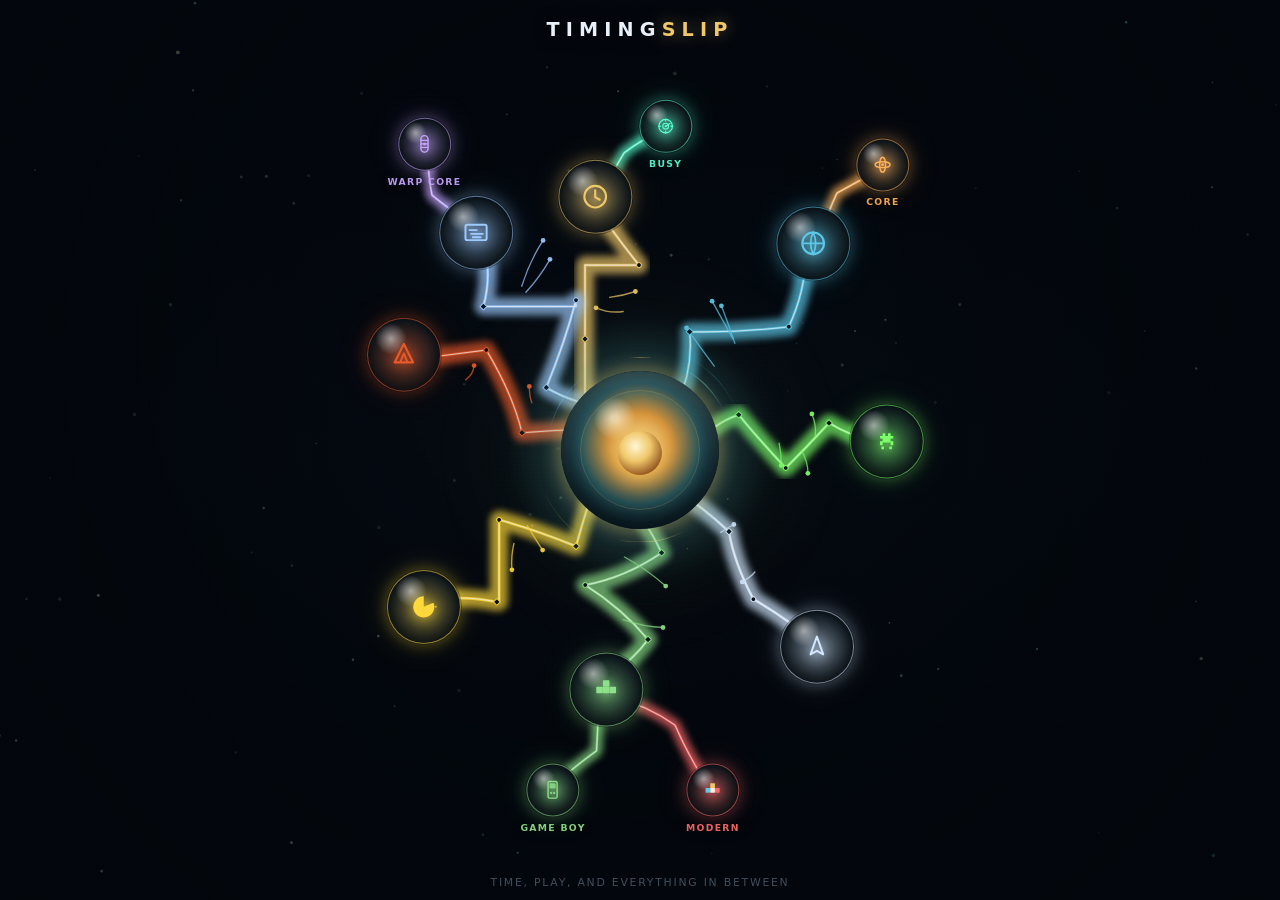
==== index.html @ 0661746f "Add the TimingSlip games site." ====
<!DOCTYPE html>
<html lang="en">
<head>
  <meta charset="UTF-8" />
  <meta name="viewport" content="width=device-width, initial-scale=1, viewport-fit=cover" />
  <meta name="robots" content="noindex, nofollow, noarchive, nosnippet, noimageindex" />
  <meta name="googlebot" content="noindex, nofollow, noarchive, nosnippet, noimageindex" />
  <meta name="description" content="TimingSlip — interactive clocks, games, and time-bending experiments." />
  <meta name="theme-color" content="#03070d" />
  <title>TimingSlip</title>
  <link rel="icon" href="favicon.svg" type="image/svg+xml" />
  <link rel="icon" href="favicon-32.png" type="image/png" sizes="32x32" />
  <link rel="shortcut icon" href="favicon.ico" />
  <link rel="apple-touch-icon" href="apple-touch-icon.png" />
  <style>
    :root {
      --bg: #03070d;
      --text: #e8f0fa;
      --muted: #8aa3bb;
      --accent: #f0c86a;
      --hub: 158px;
      --sat: 74px;
      --r: min(clamp(148px, 28vmin, 270px), calc(50vw - var(--sat) / 2 - 168px), calc(50vh - var(--sat) / 2 - 120px));
      --font: "Segoe UI", system-ui, -apple-system, BlinkMacSystemFont, "Helvetica Neue", sans-serif;
      --safe-t: env(safe-area-inset-top, 0px);
      --safe-b: env(safe-area-inset-bottom, 0px);
      color-scheme: dark;
    }

    *,
    *::before,
    *::after { box-sizing: border-box; }

    html, body {
      margin: 0;
      height: 100%;
      min-height: 100dvh;
      overflow: hidden;
      font-family: var(--font);
      color: var(--text);
      background: var(--bg);
      -webkit-font-smoothing: antialiased;
    }

    .bg-video {
      position: fixed;
      inset: 0;
      width: 100%;
      height: 100%;
      object-fit: cover;
      z-index: 0;
      pointer-events: none;
      opacity: 0.28;
      filter: saturate(0.7) contrast(1.05);
    }

    .bg-wash {
      position: fixed;
      inset: 0;
      z-index: 1;
      pointer-events: none;
      background:
        radial-gradient(ellipse 70% 55% at 50% 48%, rgba(18, 42, 58, 0.15), transparent 58%),
        radial-gradient(circle at 50% 50%, transparent 18%, rgba(3, 7, 13, 0.55) 72%, rgba(3, 7, 13, 0.88) 100%),
        linear-gradient(180deg, rgba(3, 7, 13, 0.35), rgba(3, 7, 13, 0.62));
    }

    .bg-wash::after {
      content: "";
      position: absolute;
      inset: 0;
      opacity: 0.35;
      background-image:
        repeating-linear-gradient(0deg, transparent 0 3px, rgba(90, 160, 190, 0.018) 3px 4px),
        repeating-linear-gradient(90deg, transparent 0 5px, rgba(90, 160, 190, 0.012) 5px 6px);
      mask-image: radial-gradient(circle at 50% 50%, #000 10%, transparent 72%);
    }

    #spores,
    #nervous,
    #probe {
      position: fixed;
      inset: 0;
      width: 100%;
      height: 100%;
      pointer-events: none;
    }

    #spores { z-index: 2; }
    #nervous { z-index: 3; }
    #probe { z-index: 7; }

    .stage {
      position: relative;
      z-index: 4;
      width: 100%;
      height: 100dvh;
      min-height: 100svh;
    }

    .hub {
      position: absolute;
      left: 50%;
      top: 50%;
      width: 0;
      height: 0;
      z-index: 5;
    }

    .hub-orb {
      position: absolute;
      left: 0;
      top: 0;
      width: var(--hub);
      height: var(--hub);
      transform: translate(-50%, -50%) scale(0.72);
      opacity: 0;
      transition: transform 1.1s cubic-bezier(0.16, 1, 0.3, 1), opacity 0.8s ease;
    }

    a.hub-orb {
      display: block;
      color: inherit;
      text-decoration: none;
      cursor: pointer;
    }

    a.hub-orb:visited,
    a.hub-orb:hover,
    a.hub-orb:active {
      color: inherit;
      text-decoration: none;
    }

    a.hub-orb:focus {
      outline: none;
    }

    a.hub-orb:focus-visible {
      outline: 2px solid rgba(240, 200, 106, 0.75);
      outline-offset: 6px;
    }

    body.is-ready .hub-orb,
    .stage.is-ready .hub-orb {
      transform: translate(-50%, -50%) scale(1);
      opacity: 1;
    }

    .hub-corona {
      position: absolute;
      inset: -38%;
      border-radius: 50%;
      background:
        radial-gradient(circle, rgba(240, 200, 106, 0.28) 0%, rgba(70, 180, 190, 0.12) 36%, transparent 68%);
      animation: corona 6.4s ease-in-out infinite;
      pointer-events: none;
    }

    .hub-ring,
    .hub-ring-2 {
      position: absolute;
      border-radius: 50%;
      pointer-events: none;
      border: 1px solid transparent;
    }

    .hub-ring {
      inset: -14px;
      background:
        conic-gradient(from 0deg,
          transparent 0 8%,
          rgba(126, 230, 214, 0.7) 12%,
          transparent 18% 42%,
          rgba(240, 200, 106, 0.75) 48%,
          transparent 54% 78%,
          rgba(110, 180, 255, 0.55) 84%,
          transparent 90%);
      -webkit-mask: radial-gradient(farthest-side, transparent calc(100% - 2px), #000 100%);
              mask: radial-gradient(farthest-side, transparent calc(100% - 2px), #000 100%);
      animation: spin 22s linear infinite;
    }

    .hub-ring-2 {
      inset: -26px;
      background:
        conic-gradient(from 140deg,
          transparent 0 20%,
          rgba(240, 200, 106, 0.35) 24%,
          transparent 30% 68%,
          rgba(90, 210, 200, 0.4) 74%,
          transparent 80%);
      -webkit-mask: radial-gradient(farthest-side, transparent calc(100% - 1.5px), #000 100%);
              mask: radial-gradient(farthest-side, transparent calc(100% - 1.5px), #000 100%);
      animation: spin 38s linear infinite reverse;
      opacity: 0.8;
    }

    .hub-body {
      position: absolute;
      inset: 0;
      border-radius: 50%;
      overflow: hidden;
      background:
        radial-gradient(circle at 34% 30%, rgba(255, 246, 220, 0.7) 0 2%, transparent 14%),
        radial-gradient(circle at 50% 46%, #f4d48a 0%, #d4923a 26%, #24505a 52%, #0a1820 74%, #05090e 100%);
      box-shadow:
        0 0 18px 3px rgba(240, 200, 106, 0.4),
        0 0 64px 16px rgba(64, 170, 180, 0.2),
        0 0 120px 36px rgba(240, 200, 106, 0.08),
        inset 0 -18px 28px rgba(0, 8, 14, 0.45),
        inset 0 10px 18px rgba(255, 236, 190, 0.12);
    }

    .hub-body::after {
      content: "";
      position: absolute;
      inset: 12%;
      border-radius: 50%;
      border: 1px solid rgba(240, 200, 106, 0.18);
      box-shadow: inset 0 0 22px rgba(40, 200, 190, 0.12);
    }

    .hub-core {
      position: absolute;
      left: 50%;
      top: 52%;
      width: 28%;
      height: 28%;
      transform: translate(-50%, -50%);
      border-radius: 50%;
      background:
        radial-gradient(circle at 40% 35%, #fff6d6, #f0c86a 38%, #8a4a18 80%);
      box-shadow:
        0 0 16px 4px rgba(240, 200, 106, 0.7),
        0 0 40px 10px rgba(240, 180, 80, 0.25);
      animation: pulse 3.6s ease-in-out infinite;
    }

    .hub-speck {
      position: absolute;
      left: 50%;
      top: 50%;
      width: 3px;
      height: 3px;
      border-radius: 50%;
      background: rgba(180, 255, 240, 0.55);
      box-shadow: 0 0 5px rgba(140, 240, 220, 0.45);
      animation: orbit 11s linear infinite;
    }

    .hub-speck:nth-child(2) { animation-duration: 17s; animation-delay: -4s; width: 3px; height: 3px; }
    .hub-speck:nth-child(3) { animation-duration: 13s; animation-delay: -8s; }

    .brand {
      position: absolute;
      left: 50%;
      top: calc(1.15rem + var(--safe-t));
      transform: translateX(-50%);
      text-align: center;
      width: max-content;
      z-index: 7;
      pointer-events: none;
      opacity: 0;
      transition: opacity 0.9s ease 0.35s;
    }

    body.is-ready .brand,
    .stage.is-ready .brand { opacity: 1; }

    .brand h1 {
      margin: 0;
      font-size: clamp(0.86rem, 2.1vw, 1.2rem);
      font-weight: 700;
      letter-spacing: 0.32em;
      text-transform: uppercase;
      text-shadow: 0 2px 16px rgba(0, 0, 0, 0.7);
    }

    .brand h1 span {
      color: var(--accent);
      text-shadow: 0 0 16px rgba(240, 200, 106, 0.45);
    }

    .constellation {
      position: absolute;
      inset: 0;
      pointer-events: none;
    }

    .sat {
      position: absolute;
      left: 50%;
      top: 50%;
      width: var(--sat);
      height: var(--sat);
      color: inherit;
      text-decoration: none;
      transform: translate(-50%, -50%) rotate(var(--a)) translateY(calc(-1 * var(--r) * var(--rm, 1))) rotate(calc(var(--a) * -1));
      z-index: 6;
      pointer-events: auto;
    }

    .orb {
      position: absolute;
      inset: 0;
      display: grid;
      place-items: center;
      border-radius: 50%;
      transform: scale(0.35);
      opacity: 0;
      color: var(--c);
      background:
        radial-gradient(circle at 32% 28%, rgba(255, 255, 255, 0.55), transparent 22%),
        radial-gradient(circle at 50% 54%, color-mix(in srgb, var(--c) 55%, #0a1218) 0%, #0a1218 72%);
      border: 1px solid color-mix(in srgb, var(--c) 55%, transparent);
      box-shadow:
        0 0 0 1px rgba(0, 0, 0, 0.35),
        0 0 16px color-mix(in srgb, var(--c) 35%, transparent),
        0 0 36px color-mix(in srgb, var(--c) 14%, transparent),
        inset 0 -10px 16px rgba(0, 0, 0, 0.35);
      transition:
        transform 0.7s cubic-bezier(0.16, 1, 0.3, 1),
        opacity 0.55s ease,
        box-shadow 0.3s ease,
        border-color 0.3s ease;
      transition-delay: var(--d, 0s);
    }

    .orb svg {
      width: 44%;
      height: 44%;
      filter: drop-shadow(0 0 6px color-mix(in srgb, var(--c) 55%, transparent));
    }

    body.is-ready .orb,
    .stage.is-ready .orb {
      transform: scale(1);
      opacity: 1;
    }

    .sat:hover > .orb,
    .sat:focus-visible > .orb,
    .sat-face:hover > .orb,
    .sat-face:focus-visible > .orb,
    .sat-branch:hover .orb,
    .sat-branch:focus-visible .orb {
      transform: scale(1.12);
      border-color: color-mix(in srgb, var(--c) 90%, white);
      box-shadow:
        0 0 0 1px rgba(0, 0, 0, 0.35),
        0 0 22px color-mix(in srgb, var(--c) 60%, transparent),
        0 0 54px color-mix(in srgb, var(--c) 28%, transparent),
        inset 0 -10px 16px rgba(0, 0, 0, 0.3);
      outline: none;
    }

    .sat:focus-visible > .orb,
    .sat-face:focus-visible > .orb,
    .sat-branch:focus-visible .orb {
      outline: 2px solid var(--c);
      outline-offset: 5px;
    }

    .sat:focus,
    .sat-face:focus,
    .sat-branch:focus {
      outline: none;
    }

    .sat--fork {
      cursor: default;
    }

    .sat--fork:hover,
    .sat--fork:focus-within,
    body[data-focus="tetris"] .sat[data-id="tetris"],
    body[data-focus="geochron"] .sat[data-id="geochron"],
    body[data-focus="warp"] .sat[data-id="warp"],
    body[data-focus="clock"] .sat[data-id="clock"] {
      z-index: 7;
    }

    .sat-face {
      position: absolute;
      inset: 0;
      display: block;
      color: inherit;
      text-decoration: none;
      border-radius: 50%;
      cursor: pointer;
      z-index: 1;
    }

    .sat-branch {
      position: absolute;
      width: calc(var(--sat) * 0.72);
      height: calc(var(--sat) * 0.72);
      color: inherit;
      text-decoration: none;
      z-index: 7;
      pointer-events: auto;
    }

    .sat-branch[data-fork="gb"] {
      left: calc(50% + var(--sat) * -1.08);
      top: calc(50% + var(--sat) * 1);
    }

    .sat-branch[data-fork="nes"] {
      left: calc(50% + var(--sat) * 1.08);
      top: calc(50% + var(--sat) * 1);
    }

    .sat[data-id="geochron"] > .sat-branch[data-fork="core"] {
      left: calc(50% + var(--sat) * 0.58);
      top: calc(50% - var(--sat) * 1.42);
    }

    .sat[data-id="warp"] > .sat-branch[data-fork="wcore"] {
      left: calc(50% - var(--sat) * 1.06);
      top: calc(50% - var(--sat) * 1.56);
    }

    .sat[data-id="clock"] > .sat-branch[data-fork="busy"] {
      left: calc(50% + var(--sat) * 0.59);
      top: calc(50% - var(--sat) * 1.31);
    }

    .sat-branch-label {
      position: absolute;
      left: 50%;
      top: calc(100% + 5px);
      transform: translateX(-50%);
      font-size: 0.58rem;
      font-weight: 600;
      letter-spacing: 0.14em;
      text-transform: uppercase;
      color: var(--c);
      white-space: nowrap;
      pointer-events: none;
      text-shadow: 0 1px 10px rgba(0, 0, 0, 0.85);
      opacity: 0.92;
    }

    #readout {
      --c: var(--accent);
      position: fixed;
      z-index: 8;
      width: min(272px, calc(100vw - 28px));
      padding: 0.78rem 0.95rem 0.88rem;
      pointer-events: none;
      color: var(--text);
      background:
        linear-gradient(180deg, rgba(12, 22, 34, 0.55), transparent 40%),
        rgba(5, 10, 16, 0.86);
      border: 1px solid color-mix(in srgb, var(--c) 55%, transparent);
      box-shadow:
        0 0 0 1px rgba(0, 0, 0, 0.45),
        0 14px 40px rgba(0, 0, 0, 0.5),
        0 0 28px color-mix(in srgb, var(--c) 20%, transparent);
      backdrop-filter: blur(12px);
      -webkit-backdrop-filter: blur(12px);
      opacity: 0;
      visibility: hidden;
      transform: translateY(8px);
      clip-path: inset(0 100% 0 0);
    }

    #readout.is-open {
      opacity: 1;
      visibility: visible;
      transform: none;
      clip-path: inset(0 0 0 0);
      transition:
        opacity 0.22s ease,
        transform 0.28s ease,
        clip-path 0.42s cubic-bezier(0.4, 0, 0.2, 1);
    }

    #readout::before,
    #readout::after {
      content: "";
      position: absolute;
      width: 11px;
      height: 11px;
      pointer-events: none;
    }

    #readout::before {
      top: -1px;
      left: -1px;
      border-top: 2px solid var(--c);
      border-left: 2px solid var(--c);
      box-shadow: 0 0 8px color-mix(in srgb, var(--c) 45%, transparent);
    }

    #readout::after {
      right: -1px;
      bottom: -1px;
      border-right: 2px solid var(--c);
      border-bottom: 2px solid var(--c);
      box-shadow: 0 0 8px color-mix(in srgb, var(--c) 45%, transparent);
    }

    .readout-kind {
      display: block;
      margin-bottom: 0.22rem;
      font-size: 0.62rem;
      letter-spacing: 0.16em;
      text-transform: uppercase;
      color: var(--c);
    }

    .readout-title {
      display: block;
      font-size: 1.02rem;
      font-weight: 700;
      letter-spacing: 0.08em;
      text-transform: uppercase;
    }

    .readout-desc {
      margin: 0.38rem 0 0;
      font-size: 0.84rem;
      line-height: 1.4;
      color: var(--muted);
      min-height: 3.6em;
    }

    #readout.is-title-only {
      padding-bottom: 0.72rem;
    }

    #readout.is-title-only .readout-kind,
    #readout.is-title-only .readout-desc {
      display: none;
      margin: 0;
      min-height: 0;
    }

    .readout-desc.is-typing::after {
      content: "▋";
      margin-left: 1px;
      color: var(--c);
      animation: blink 0.8s step-end infinite;
    }

    .probe-glow,
    .probe-body,
    .probe-core {
      fill: none;
      stroke-linecap: square;
      stroke-linejoin: miter;
    }

    .probe-glow { opacity: 0.55; }
    .probe-line {
      stroke-dasharray: 1;
      stroke-dashoffset: 1;
    }
    .probe-line.is-on {
      stroke-dashoffset: 0;
      transition: stroke-dashoffset 0.38s cubic-bezier(0.4, 0, 0.2, 1);
    }

    .footer {
      position: fixed;
      left: 0;
      right: 0;
      bottom: calc(0.7rem + var(--safe-b));
      z-index: 4;
      margin: 0;
      text-align: center;
      font-size: 0.68rem;
      letter-spacing: 0.16em;
      text-transform: uppercase;
      color: rgba(154, 176, 200, 0.42);
      pointer-events: none;
      transition: opacity 0.25s ease;
    }

    body[data-focus] .footer { opacity: 0; }

    .noscript {
      position: relative;
      z-index: 8;
      max-width: 28rem;
      margin: 2rem auto;
      padding: 1rem;
      color: var(--text);
    }

    .noscript a { color: var(--accent); }

    /* Veins live in #nervous (sibling of .stage), so state lives on body */
    .vein { opacity: 0.96; transition: opacity 0.35s ease, filter 0.35s ease; }
    body[data-focus] .vein {
      opacity: 0.18;
      filter: saturate(0.45);
    }
    body[data-focus] .vein.is-hot {
      opacity: 1;
      filter: none;
    }

    .vein-glow {
      fill: none;
      stroke-linecap: round;
      stroke-linejoin: round;
      opacity: 0.7;
    }

    .vein-body,
    .vein-core,
    .capillary {
      fill: none;
      stroke-linecap: round;
      stroke-linejoin: round;
    }

    .vein-flow {
      fill: none;
      stroke-linecap: round;
      stroke-dasharray: 7 26;
      opacity: 0;
    }

    body.is-flowing .vein-flow {
      opacity: 0.95;
      animation: flow 3.8s linear infinite;
    }

    body[data-focus] .vein.is-hot .vein-flow {
      animation-duration: 1.8s;
      opacity: 1;
    }

    .growing {
      stroke-dasharray: 1;
      stroke-dashoffset: 1;
    }

    body.is-grown .growing {
      stroke-dashoffset: 0;
      transition: stroke-dashoffset 1.35s cubic-bezier(0.4, 0, 0.2, 1);
      transition-delay: var(--gd, 0s);
    }

    .node {
      opacity: 0;
    }

    body.is-grown .node {
      opacity: 1;
      transition: opacity 0.5s ease;
      transition-delay: calc(var(--gd, 0s) + 0.8s);
    }

    @keyframes spin { to { transform: rotate(360deg); } }

    @keyframes pulse {
      0%, 100% { transform: translate(-50%, -50%) scale(1); opacity: 1; }
      50% { transform: translate(-50%, -50%) scale(1.14); opacity: 0.88; }
    }

    @keyframes corona {
      0%, 100% { transform: scale(1); opacity: 0.85; }
      50% { transform: scale(1.08); opacity: 1; }
    }

    @keyframes orbit {
      from { transform: rotate(0deg) translateX(42px) rotate(0deg); }
      to { transform: rotate(360deg) translateX(42px) rotate(-360deg); }
    }

    @keyframes flow { to { stroke-dashoffset: -132; } }
    @keyframes blink { 50% { opacity: 0; } }

    @media (max-width: 720px) {
      :root {
        --hub: 104px;
        --sat: 56px;
        --r: min(clamp(136px, 21vh, 228px), calc(50vw - var(--sat) / 2 - 36px), calc(50vh - var(--sat) / 2 - 110px));
      }
      .sat[data-id="doom"],
      .sat[data-id="pacman"],
      .sat[data-id="invaders"],
      .sat[data-id="warp"] { --rm: 0.9; }
      .sat-branch[data-fork="gb"] {
        left: calc(50% + var(--sat) * -1);
        top: calc(50% + var(--sat) * 0.92);
      }
      .sat-branch[data-fork="nes"] {
        left: calc(50% + var(--sat) * 1);
        top: calc(50% + var(--sat) * 0.92);
      }
      .sat[data-id="geochron"] > .sat-branch[data-fork="core"] {
        left: calc(50% + var(--sat) * 0.72);
        top: calc(50% - var(--sat) * 1.22);
      }
      .sat[data-id="warp"] > .sat-branch[data-fork="wcore"] {
        left: calc(50% - var(--sat) * 1.18);
        top: calc(50% - var(--sat) * 1.98);
      }
      #readout { width: min(320px, calc(100vw - 28px)); }
      @keyframes orbit {
        from { transform: rotate(0deg) translateX(30px) rotate(0deg); }
        to { transform: rotate(360deg) translateX(30px) rotate(-360deg); }
      }
    }

    @media (max-width: 420px) {
      :root {
        --hub: 88px;
        --sat: 50px;
        --r: min(clamp(120px, 20vh, 196px), calc(50vw - var(--sat) / 2 - 36px), calc(50vh - var(--sat) / 2 - 130px));
      }
    }

    @media (max-height: 620px) and (max-width: 720px) {
      :root {
        --hub: 86px;
        --sat: 48px;
        --r: min(clamp(108px, 28vmin, 150px), calc(50vw - var(--sat) / 2 - 36px), calc(50vh - var(--sat) / 2 - 96px));
      }
    }

    @media (max-height: 500px) and (orientation: landscape) {
      :root {
        --hub: 72px;
        --sat: 42px;
        --r: min(clamp(90px, 13vw, 136px), calc(50vh - var(--sat) / 2 - 24px));
      }
      .brand { display: none; }
      .footer { display: none; }
      .sat-branch[data-fork="gb"] {
        left: calc(50% + var(--sat) * -1.28);
        top: calc(50% + var(--sat) * 0.22);
      }
      .sat-branch[data-fork="nes"] {
        left: calc(50% + var(--sat) * 1.28);
        top: calc(50% + var(--sat) * 0.22);
      }
      .sat[data-id="geochron"] > .sat-branch[data-fork="core"] {
        left: calc(50% + var(--sat) * 1.05);
        top: calc(50% - var(--sat) * 0.08);
      }
      .sat-branch-label { display: none; }
    }

    @media (prefers-reduced-motion: reduce) {
      *,
      *::before,
      *::after {
        animation: none !important;
        transition: none !important;
      }
      .hub-orb {
        transform: translate(-50%, -50%) scale(1);
        opacity: 1;
      }
      body.is-ready .orb,
      .stage.is-ready .orb {
        transform: scale(1);
        opacity: 1;
      }
      .growing { stroke-dashoffset: 0; }
      .node, .brand { opacity: 1; }
      .vein-flow { opacity: 0 !important; }
      #readout.is-open {
        clip-path: none;
        transform: none;
      }
      .probe-line { stroke-dashoffset: 0; }
    }
  </style>
</head>
<body>
  <video class="bg-video" autoplay muted loop playsinline aria-hidden="true">
    <source src="background.mp4" type="video/mp4" />
  </video>
  <div class="bg-wash" aria-hidden="true"></div>
  <canvas id="spores" aria-hidden="true"></canvas>
  <svg id="nervous" aria-hidden="true"></svg>
  <svg id="probe" aria-hidden="true"></svg>

  <main class="stage" id="stage">
    <header class="brand">
      <h1>Timing<span>Slip</span></h1>
    </header>

    <div class="hub">
      <a class="hub-orb" href="living.html" rel="nofollow" aria-label="Enter">
        <div class="hub-corona"></div>
        <div class="hub-ring"></div>
        <div class="hub-ring-2"></div>
        <div class="hub-body">
          <div class="hub-speck"></div>
          <div class="hub-speck"></div>
          <div class="hub-speck"></div>
          <div class="hub-core"></div>
        </div>
      </a>
    </div>

    <nav class="constellation" aria-label="Site destinations">
      <div class="sat sat--fork" data-id="clock"
         style="--a:-10deg; --rm:1.02; --c:#f0c86a; --d:0.45s"
         data-title="Clock" data-kind="World clock"
         data-desc="Geochron-style world clock with a live day/night terminator. Cast-ready for TV."
         aria-label="Clock">
        <a class="sat-face" href="Clock.html" rel="nofollow"
           aria-label="Clock — Geochron-style world clock">
          <span class="orb">
            <svg viewBox="0 0 24 24" fill="none" aria-hidden="true">
              <circle cx="12" cy="12" r="8.2" stroke="currentColor" stroke-width="1.6"/>
              <path d="M12 7.2v5.1l3.4 2" stroke="currentColor" stroke-width="1.6" stroke-linecap="round"/>
            </svg>
          </span>
        </a>
        <a class="sat-branch" data-fork="busy" href="busy.html" rel="nofollow"
           style="--c:#5cffd0; --d:0.62s"
           data-title="Busy" data-kind="Observatory"
           data-desc="A desk of live slip instruments for a PC. The frame control fills the screen and holds the machine awake."
           aria-label="Busy — observatory">
          <span class="orb">
            <svg viewBox="0 0 24 24" fill="none" aria-hidden="true">
              <circle cx="12" cy="12" r="7.2" stroke="currentColor" stroke-width="1.35"/>
              <circle cx="12" cy="12" r="3.1" stroke="currentColor" stroke-width="1.15"/>
              <path d="M12 4.4v2.1M12 17.5v2.1M4.4 12h2.1M17.5 12h2.1" stroke="currentColor" stroke-width="1.25" stroke-linecap="round"/>
              <path d="M12 12 16.6 9.2" stroke="currentColor" stroke-width="1.25" stroke-linecap="round"/>
              <circle cx="12" cy="12" r="1.05" fill="currentColor"/>
            </svg>
          </span>
          <span class="sat-branch-label">Busy</span>
        </a>
      </div>

      <div class="sat sat--fork" data-id="geochron"
         style="--a:40deg; --rm:1.07; --c:#5ec8e8; --d:0.56s"
         data-title="Geochron" data-kind="Mobile clock"
         data-desc="The same world clock, laid out for phones — day/night terminator in your pocket."
         aria-label="Geochron">
        <a class="sat-face" href="geochron-mobile.html" rel="nofollow"
           aria-label="Geochron Mobile — world clock for phones">
          <span class="orb">
            <svg viewBox="0 0 24 24" fill="none" aria-hidden="true">
              <circle cx="12" cy="12" r="8.2" stroke="currentColor" stroke-width="1.6"/>
              <path d="M12 3.8a10 14 0 0 0 0 16.4A10 14 0 0 0 12 3.8Z" stroke="currentColor" stroke-width="1.3"/>
              <path d="M4.2 12h15.6" stroke="currentColor" stroke-width="1.3"/>
            </svg>
          </span>
        </a>
        <a class="sat-branch" data-fork="core" href="core.html" rel="nofollow"
           style="--c:#ffb15a; --d:0.74s"
           data-title="Core" data-kind="Drive bay"
           data-desc="Slip-core containment, live on the phone. Tap once to fill the screen and hold it awake. Tap again to release."
           aria-label="Slip Core — drive bay">
          <span class="orb">
            <svg viewBox="0 0 24 24" fill="none" aria-hidden="true">
              <ellipse cx="12" cy="12" rx="8" ry="3.1" stroke="currentColor" stroke-width="1.45"/>
              <ellipse cx="12" cy="12" rx="3.1" ry="8" stroke="currentColor" stroke-width="1.45"/>
              <circle cx="12" cy="12" r="1.45" fill="currentColor"/>
            </svg>
          </span>
          <span class="sat-branch-label">Core</span>
        </a>
      </div>

      <a class="sat" data-id="invaders" href="Space%20Invaders.html" rel="nofollow"
         style="--a:88deg; --rm:0.98; --c:#7dff6a; --d:0.67s"
         data-title="Invaders" data-kind="Arcade"
         data-desc="1978-style arcade recreation. Defend the planet, one shot at a time."
         aria-label="Space Invaders — play now">
        <span class="orb">
          <svg viewBox="0 0 24 24" aria-hidden="true">
            <path fill="currentColor" d="M7 8h2V6h2v2h2V6h2v2h2v2h-2v2h2v3h-2v-2H9v2H7v-3h2v-2H7V8zm2 2h2v2H9v-2zm4 0h2v2h-2v-2zM8 16h2v2H8v-2zm6 0h2v2h-2v-2z"/>
          </svg>
        </span>
      </a>

      <a class="sat" data-id="asteroids" href="asteroids/" rel="nofollow"
         style="--a:138deg; --rm:1.05; --c:#d4e8ff; --d:0.78s"
         data-title="Asteroids" data-kind="Arcade"
         data-desc="1979 Atari vector classic. Thrust, fire, and dodge the rocks."
         aria-label="Asteroids — play now">
        <span class="orb">
          <svg viewBox="0 0 24 24" fill="none" aria-hidden="true">
            <path d="M12 4.5 16.8 18l-4.8-2.6L7.2 18 12 4.5Z" stroke="currentColor" stroke-width="1.5" stroke-linejoin="round"/>
          </svg>
        </span>
      </a>

      <div class="sat sat--fork" data-id="tetris" tabindex="0" role="group"
         style="--a:188deg; --rm:0.96; --c:#8ee08a; --d:0.89s"
         data-title="Tetris"
         aria-label="Tetris">
        <span class="orb">
          <svg viewBox="0 0 24 24" aria-hidden="true">
            <rect x="4.5" y="10" width="5" height="5" rx="0.6" fill="currentColor"/>
            <rect x="9.5" y="10" width="5" height="5" rx="0.6" fill="currentColor"/>
            <rect x="14.5" y="10" width="5" height="5" rx="0.6" fill="currentColor"/>
            <rect x="9.5" y="5" width="5" height="5" rx="0.6" fill="currentColor"/>
          </svg>
        </span>
        <a class="sat-branch" data-fork="gb" href="tetris/" rel="nofollow"
           style="--c:#8ee08a; --d:1.12s"
           data-title="Tetris" data-kind="Game Boy"
           data-desc="1989 Game Boy classic. A-Type marathon, Nintendo scoring, and Korobeiniki."
           aria-label="Tetris — Game Boy 1989">
          <span class="orb">
            <svg viewBox="0 0 24 24" fill="none" aria-hidden="true">
              <rect x="7.2" y="3.2" width="9.6" height="17.6" rx="1.5" stroke="currentColor" stroke-width="1.5"/>
              <rect x="8.7" y="5.1" width="6.6" height="5.4" rx="0.5" fill="currentColor" opacity="0.85"/>
              <circle cx="10.4" cy="15.4" r="1.15" fill="currentColor"/>
              <circle cx="13.6" cy="15.4" r="1.15" fill="currentColor"/>
            </svg>
          </span>
          <span class="sat-branch-label">Game Boy</span>
        </a>
        <a class="sat-branch" data-fork="nes" href="nestetris/" rel="nofollow"
           style="--c:#ff6b6b; --d:1.2s"
           data-title="Tetris" data-kind="Modern"
           data-desc="Colorful marathon for a PC or a phone. Hold, hard drop, ghost piece, and a next queue."
           aria-label="Tetris — modern marathon">
          <span class="orb">
            <svg viewBox="0 0 24 24" aria-hidden="true">
              <rect x="4.5" y="10" width="5" height="5" rx="0.6" fill="#5ec8e8"/>
              <rect x="9.5" y="10" width="5" height="5" rx="0.6" fill="#f4f0e6"/>
              <rect x="14.5" y="10" width="5" height="5" rx="0.6" fill="#ff6b6b"/>
              <rect x="9.5" y="5" width="5" height="5" rx="0.6" fill="#f0c86a"/>
            </svg>
          </span>
          <span class="sat-branch-label">Modern</span>
        </a>
      </div>

      <a class="sat" data-id="pacman" href="pacman/" rel="nofollow"
         style="--a:234deg; --rm:1.06; --c:#ffd93b; --d:1s"
         data-title="Pac-Man" data-kind="Arcade"
         data-desc="1980 Namco classic. Eat dots, dodge ghosts, and chase the high score."
         aria-label="Pac-Man — play now">
        <span class="orb">
          <svg viewBox="0 0 24 24" aria-hidden="true">
            <path fill="currentColor" d="M12 4a8 8 0 1 0 7.4 4.9L12 12V4Z"/>
            <circle cx="18.2" cy="12" r="1.05" fill="currentColor"/>
            <circle cx="21.1" cy="12" r="0.75" fill="currentColor" opacity="0.75"/>
          </svg>
        </span>
      </a>

      <a class="sat" data-id="doom" href="doom/" rel="nofollow"
         style="--a:292deg; --rm:1.01; --c:#e85a2a; --d:1.11s"
         data-title="DOOM" data-kind="Shareware"
         data-desc="1993 shareware classic in the browser. 35 Hz software render — no install."
         aria-label="DOOM — play now">
        <span class="orb">
          <svg viewBox="0 0 24 24" fill="none" aria-hidden="true">
            <path d="M5 18 12 4l7 14H5Z" stroke="currentColor" stroke-width="1.6" stroke-linejoin="round"/>
            <path d="M9.2 18 12 11.2 14.8 18" stroke="currentColor" stroke-width="1.4" stroke-linejoin="round"/>
          </svg>
        </span>
      </a>

      <div class="sat sat--fork" data-id="warp"
         style="--a:323deg; --rm:1.08; --c:#9ecbff; --d:1.22s"
         data-title="Warp" data-kind="Cabin"
         data-desc="Starship quarters. Warp, drop out, and orbit the solar system from the viewport."
         aria-label="Warp">
        <a class="sat-face" href="warp/" rel="nofollow"
           aria-label="Warp — starship quarters">
          <span class="orb">
            <svg viewBox="0 0 24 24" fill="none" aria-hidden="true">
              <rect x="4" y="6.2" width="16" height="11.6" rx="1.4" stroke="currentColor" stroke-width="1.5"/>
              <path d="M7 10.2h5.5M8.2 13h9M9.5 15.6h6" stroke="currentColor" stroke-width="1.4" stroke-linecap="round"/>
            </svg>
          </span>
        </a>
        <a class="sat-branch" data-fork="wcore" href="warpcore.html" rel="nofollow"
           style="--c:#c9a6ff; --d:1.38s"
           data-title="Warp Core" data-kind="Engineering"
           data-desc="Intermix board for a desk. Click once to fill the screen and hold the machine awake. Click again to release."
           aria-label="Warp Core — engineering">
          <span class="orb">
            <svg viewBox="0 0 24 24" fill="none" aria-hidden="true">
              <rect x="8.2" y="3.2" width="7.6" height="17.6" rx="3.8" stroke="currentColor" stroke-width="1.45"/>
              <path d="M8.2 8.2h7.6M8.2 12h7.6M8.2 15.8h7.6" stroke="currentColor" stroke-width="1.25"/>
              <circle cx="12" cy="12" r="1.35" fill="currentColor"/>
            </svg>
          </span>
          <span class="sat-branch-label">Warp Core</span>
        </a>
      </div>
    </nav>
  </main>

  <aside id="readout" aria-hidden="true">
    <span class="readout-kind"></span>
    <strong class="readout-title"></strong>
    <p class="readout-desc"></p>
  </aside>

  <p class="footer">Time, play, and everything in between</p>

  <noscript>
    <div class="noscript">
      <p>TimingSlip</p>
      <ul>
        <li><a href="Clock.html" rel="nofollow">Clock</a></li>
        <li><a href="busy.html" rel="nofollow">Busy</a></li>
        <li><a href="geochron-mobile.html" rel="nofollow">Geochron Mobile</a></li>
        <li><a href="core.html" rel="nofollow">Slip Core</a></li>
        <li><a href="Space%20Invaders.html" rel="nofollow">Space Invaders</a></li>
        <li><a href="asteroids/" rel="nofollow">Asteroids</a></li>
        <li><a href="tetris/" rel="nofollow">Tetris (Game Boy)</a></li>
        <li><a href="nestetris/" rel="nofollow">Tetris</a></li>
        <li><a href="pacman/" rel="nofollow">Pac-Man</a></li>
        <li><a href="doom/" rel="nofollow">DOOM</a></li>
        <li><a href="warp/" rel="nofollow">Warp</a></li>
        <li><a href="warpcore.html" rel="nofollow">Warp Core</a></li>
        <li><a href="living.html" rel="nofollow">Enter</a></li>
      </ul>
    </div>
  </noscript>

  <script>
    (function () {
      const reduce = window.matchMedia("(prefers-reduced-motion: reduce)").matches;
      const root = document.body;
      const stage = document.getElementById("stage");
      const svg = document.getElementById("nervous");
      const probe = document.getElementById("probe");
      const readout = document.getElementById("readout");
      const canvas = document.getElementById("spores");
      const sats = Array.from(document.querySelectorAll(".sat"));
      const hubEl = document.querySelector(".hub-body");
      const coarse = window.matchMedia("(pointer: coarse)").matches;
      let typeTimer = 0;
      let showTimer = 0;
      let activeId = null;
      let activeFork = null;
      let armedId = null;

      const NS = "http://www.w3.org/2000/svg";
      let grownOnce = false;
      let resizeTimer = 0;

      function hashStr(s) {
        let h = 2166136261;
        for (let i = 0; i < s.length; i++) {
          h ^= s.charCodeAt(i);
          h = Math.imul(h, 16777619);
        }
        return h >>> 0;
      }

      function rng(seed) {
        let a = seed || 1;
        return function () {
          a |= 0;
          a = (a + 0x6d2b79f5) | 0;
          let t = Math.imul(a ^ (a >>> 15), 1 | a);
          t = (t + Math.imul(t ^ (t >>> 7), 61 | t)) ^ t;
          return ((t ^ (t >>> 14)) >>> 0) / 4294967296;
        };
      }

      function cssColor(el) {
        return getComputedStyle(el).getPropertyValue("--c").trim() || "#9ad";
      }

      function centerOf(el) {
        const r = el.getBoundingClientRect();
        return { x: r.left + r.width / 2, y: r.top + r.height / 2, r: Math.min(r.width, r.height) / 2 };
      }

      function tendril(id, x1, y1, x2, y2, hub) {
        const r = rng(hashStr(id + ":v3"));
        const dx = x2 - x1;
        const dy = y2 - y1;
        const len = Math.hypot(dx, dy) || 1;
        const tx = dx / len;
        const ty = dy / len;
        const nx = -ty;
        const ny = tx;
        const keepOut = hub.r + 18;
        const maxSpread = Math.min(14 + r() * 42, len * 0.2);

        function away(x, y) {
          const ox = x - hub.x;
          const oy = y - hub.y;
          const d = Math.hypot(ox, oy) || 1;
          if (d >= keepOut) return { x: x, y: y };
          return { x: hub.x + (ox / d) * keepOut, y: hub.y + (oy / d) * keepOut };
        }

        const waves = len < 150 ? 1 : 2 + Math.floor(r() * 2);
        const points = [{ x: x1, y: y1 }];
        for (let i = 1; i <= waves; i++) {
          const t = i / (waves + 1);
          const side = (i % 2 === 0 ? 1 : -1) * (0.65 + r() * 0.5);
          let x = x1 + dx * t + nx * side * maxSpread;
          let y = y1 + dy * t + ny * side * maxSpread;
          if (r() > 0.42) {
            const g = 9;
            if (r() > 0.5) x = Math.round(x / g) * g;
            else y = Math.round(y / g) * g;
          }
          const p = away(x, y);
          points.push(p);
        }
        points.push({ x: x2, y: y2 });

        let d = "M " + points[0].x.toFixed(1) + " " + points[0].y.toFixed(1);
        for (let i = 1; i < points.length; i++) {
          const p0 = points[i - 1];
          const p1 = points[i];
          const allowJog = len > 190 && i < points.length - 1 && r() > 0.7;
          if (allowJog) {
            const horizFirst = r() > 0.5;
            const mid = away(horizFirst ? p1.x : p0.x, horizFirst ? p0.y : p1.y);
            d += " L " + mid.x.toFixed(1) + " " + mid.y.toFixed(1) + " L " + p1.x.toFixed(1) + " " + p1.y.toFixed(1);
          } else {
            const cdx = p1.x - p0.x;
            const cdy = p1.y - p0.y;
            const cl = Math.hypot(cdx, cdy) || 1;
            const ox = (-cdy / cl) * (r() - 0.5) * Math.min(36, len * 0.12);
            const oy = (cdx / cl) * (r() - 0.5) * Math.min(36, len * 0.12);
            const c = away((p0.x + p1.x) / 2 + ox, (p0.y + p1.y) / 2 + oy);
            d += " Q " + c.x.toFixed(1) + " " + c.y.toFixed(1) + " " + p1.x.toFixed(1) + " " + p1.y.toFixed(1);
          }
        }

        const branches = [];
        const nB = len < 150 ? 1 + Math.floor(r() * 2) : len < 230 ? 2 + Math.floor(r() * 2) : 3 + Math.floor(r() * 2);
        const maxBlen = Math.min(14 + r() * 34, len * 0.24);
        for (let i = 0; i < nB; i++) {
          const t = 0.28 + r() * 0.46;
          const bx = x1 + dx * t + nx * (r() - 0.5) * 18;
          const by = y1 + dy * t + ny * (r() - 0.5) * 18;
          const side = r() < 0.5 ? -1 : 1;
          const ex = bx + nx * side * maxBlen + tx * (r() - 0.2) * maxBlen;
          const ey = by + ny * side * maxBlen + ty * (r() - 0.2) * maxBlen;
          const cx = (bx + ex) / 2 + tx * 8 * (r() - 0.5);
          const cy = (by + ey) / 2 + ty * 8 * (r() - 0.5);
          branches.push({
            d: "M " + bx.toFixed(1) + " " + by.toFixed(1) + " Q " + cx.toFixed(1) + " " + cy.toFixed(1) + " " + ex.toFixed(1) + " " + ey.toFixed(1),
            tip: { x: ex, y: ey },
            root: { x: bx, y: by }
          });
        }

        return { d: d, branches: branches, points: points };
      }

      function el(name, attrs) {
        const node = document.createElementNS(NS, name);
        for (const k in attrs) node.setAttribute(k, attrs[k]);
        return node;
      }

      function draw() {
        const w = window.innerWidth;
        const h = window.innerHeight;
        svg.setAttribute("viewBox", "0 0 " + w + " " + h);
        svg.setAttribute("width", w);
        svg.setAttribute("height", h);
        while (svg.firstChild) svg.removeChild(svg.firstChild);

        const defs = el("defs", {});
        const blur = el("filter", { id: "vein-soft", x: "-20%", y: "-20%", width: "140%", height: "140%" });
        blur.appendChild(el("feGaussianBlur", { in: "SourceGraphic", stdDeviation: "3.6" }));
        defs.appendChild(blur);
        svg.appendChild(defs);

        const hub = centerOf(hubEl);
        const delayStep = 0.11;

        sats.forEach(function (sat, i) {
          const id = sat.dataset.id;
          const color = cssColor(sat);
          const orb = sat.querySelector(".orb");
          const dest = centerOf(orb);
          const vx = dest.x - hub.x;
          const vy = dest.y - hub.y;
          const dist = Math.hypot(vx, vy) || 1;
          const ux = vx / dist;
          const uy = vy / dist;
          const x1 = hub.x + ux * (hub.r - 2);
          const y1 = hub.y + uy * (hub.r - 2);
          const x2 = dest.x - ux * (dest.r - 1);
          const y2 = dest.y - uy * (dest.r - 1);
          const spec = tendril(id, x1, y1, x2, y2, hub);
          const gd = (0.18 + i * delayStep).toFixed(2) + "s";

          const g = el("g", { class: "vein", "data-id": id, style: "--gd:" + gd });

          const glow = el("path", {
            class: "vein-glow growing",
            d: spec.d,
            stroke: color,
            "stroke-width": "18",
            filter: "url(#vein-soft)",
            pathLength: "1"
          });
          const body = el("path", {
            class: "vein-body growing",
            d: spec.d,
            stroke: color,
            "stroke-width": "2.6",
            "stroke-opacity": "0.92",
            pathLength: "1"
          });
          const core = el("path", {
            class: "vein-core growing",
            d: spec.d,
            stroke: "#f6fbff",
            "stroke-width": "1.05",
            "stroke-opacity": "0.72",
            pathLength: "1"
          });
          const flow = el("path", {
            class: "vein-flow",
            d: spec.d,
            stroke: color,
            "stroke-width": "2.6"
          });

          g.appendChild(glow);
          g.appendChild(body);
          g.appendChild(core);
          g.appendChild(flow);

          spec.branches.forEach(function (br) {
            g.appendChild(el("path", {
              class: "capillary growing",
              d: br.d,
              stroke: color,
              "stroke-width": "1.35",
              "stroke-opacity": "0.75",
              pathLength: "1"
            }));
            g.appendChild(el("circle", {
              class: "node",
              cx: br.tip.x.toFixed(1),
              cy: br.tip.y.toFixed(1),
              r: "2.4",
              fill: color,
              "fill-opacity": "0.95"
            }));
          });

          spec.points.slice(1, -1).forEach(function (p, pi) {
            const diamond = el("rect", {
              class: "node",
              x: (p.x - 2.4).toFixed(1),
              y: (p.y - 2.4).toFixed(1),
              width: "4.8",
              height: "4.8",
              rx: pi % 2 === 0 ? "0.4" : "2.4",
              fill: "#071018",
              stroke: color,
              "stroke-width": "1"
            });
            diamond.setAttribute("transform", "rotate(45 " + p.x.toFixed(1) + " " + p.y.toFixed(1) + ")");
            g.appendChild(diamond);
          });

          g.appendChild(el("circle", {
            class: "node",
            cx: x2.toFixed(1),
            cy: y2.toFixed(1),
            r: "3.2",
            fill: "none",
            stroke: color,
            "stroke-width": "1.2"
          }));

          svg.appendChild(g);

          if (sat.classList.contains("sat--fork")) {
            sat.querySelectorAll(".sat-branch").forEach(function (br, bi) {
              const colorB = cssColor(br);
              const destB = centerOf(br.querySelector(".orb"));
              const vxB = destB.x - dest.x;
              const vyB = destB.y - dest.y;
              const distB = Math.hypot(vxB, vyB) || 1;
              const uxB = vxB / distB;
              const uyB = vyB / distB;
              const x1b = dest.x + uxB * (dest.r - 1);
              const y1b = dest.y + uyB * (dest.r - 1);
              const x2b = destB.x - uxB * (destB.r - 1);
              const y2b = destB.y - uyB * (destB.r - 1);
              const specB = tendril(id + ":" + (br.dataset.fork || bi), x1b, y1b, x2b, y2b, dest);
              const gdB = (0.18 + i * delayStep + 0.32 + bi * 0.08).toFixed(2) + "s";
              const gb = el("g", {
                class: "vein",
                "data-id": id,
                "data-fork": br.dataset.fork || "",
                style: "--gd:" + gdB
              });
              gb.appendChild(el("path", {
                class: "vein-glow growing",
                d: specB.d,
                stroke: colorB,
                "stroke-width": "12",
                filter: "url(#vein-soft)",
                pathLength: "1"
              }));
              gb.appendChild(el("path", {
                class: "vein-body growing",
                d: specB.d,
                stroke: colorB,
                "stroke-width": "2.1",
                "stroke-opacity": "0.92",
                pathLength: "1"
              }));
              gb.appendChild(el("path", {
                class: "vein-core growing",
                d: specB.d,
                stroke: "#f6fbff",
                "stroke-width": "0.9",
                "stroke-opacity": "0.72",
                pathLength: "1"
              }));
              gb.appendChild(el("path", {
                class: "vein-flow",
                d: specB.d,
                stroke: colorB,
                "stroke-width": "2.1"
              }));
              gb.appendChild(el("circle", {
                class: "node",
                cx: x2b.toFixed(1),
                cy: y2b.toFixed(1),
                r: "2.6",
                fill: "none",
                stroke: colorB,
                "stroke-width": "1.1"
              }));
              svg.appendChild(gb);
            });
          }
        });

        if (grownOnce || reduce) {
          root.classList.add("is-grown");
          stage.classList.add("is-grown");
          if (!reduce) {
            root.classList.add("is-flowing");
            stage.classList.add("is-flowing");
          }
        }
      }

      function clearProbe() {
        while (probe.firstChild) probe.removeChild(probe.firstChild);
      }

      function digitalPath(x1, y1, x2, y2) {
        const dx = x2 - x1;
        const dy = y2 - y1;
        if (Math.abs(dx) >= Math.abs(dy)) {
          const mid = x1 + dx * 0.52;
          return "M " + x1.toFixed(1) + " " + y1.toFixed(1) +
            " L " + mid.toFixed(1) + " " + y1.toFixed(1) +
            " L " + mid.toFixed(1) + " " + y2.toFixed(1) +
            " L " + x2.toFixed(1) + " " + y2.toFixed(1);
        }
        const mid = y1 + dy * 0.52;
        return "M " + x1.toFixed(1) + " " + y1.toFixed(1) +
          " L " + x1.toFixed(1) + " " + mid.toFixed(1) +
          " L " + x2.toFixed(1) + " " + mid.toFixed(1) +
          " L " + x2.toFixed(1) + " " + y2.toFixed(1);
      }

      function attachPoint(box, from) {
        const sides = [
          { x: box.left, y: box.top + box.h / 2 },
          { x: box.left + box.w, y: box.top + box.h / 2 },
          { x: box.left + box.w / 2, y: box.top },
          { x: box.left + box.w / 2, y: box.top + box.h }
        ];
        let best = sides[0];
        let bestD = Infinity;
        for (let i = 0; i < sides.length; i++) {
          const d = Math.hypot(sides[i].x - from.x, sides[i].y - from.y);
          if (d < bestD) {
            bestD = d;
            best = sides[i];
          }
        }
        return best;
      }

      function placeReadout(sat) {
        const orb = centerOf(sat.querySelector(".orb"));
        const hub = centerOf(hubEl);
        const vw = window.innerWidth;
        const vh = window.innerHeight;
        const pad = 16;
        const dock = vw < 720 || vh < 520;
        const wasOpen = readout.classList.contains("is-open");
        readout.classList.add("is-open");
        const w = readout.offsetWidth || Math.min(272, vw - 28);
        const h = readout.offsetHeight || 118;
        if (!wasOpen) readout.classList.remove("is-open");
        const vx = orb.x - hub.x;
        const vy = orb.y - hub.y;
        const dist = Math.hypot(vx, vy) || 1;
        const ux = vx / dist;
        const uy = vy / dist;
        let left;
        let top;
        if (dock) {
          left = Math.max(pad, (vw - w) / 2);
          top = vh - h - pad - 48;
        } else {
          const reach = orb.r + 36;
          const ax = orb.x + ux * reach;
          const ay = orb.y + uy * reach;
          left = ux >= 0 ? ax : ax - w;
          top = ay - h * 0.45;
          left = Math.max(pad, Math.min(left, vw - w - pad));
          top = Math.max(pad + 36, Math.min(top, vh - h - pad - 28));
        }
        const margin = 20;
        const closestX = Math.max(left, Math.min(orb.x, left + w));
        const closestY = Math.max(top, Math.min(orb.y, top + h));
        const pdx = orb.x - closestX;
        const pdy = orb.y - closestY;
        const pd = Math.hypot(pdx, pdy);
        const need = orb.r + margin;
        if (!dock && pd < need) {
          if (pd < 0.5) {
            left += ux >= 0 ? need : -need;
          } else {
            left -= (pdx / pd) * (need - pd);
            top -= (pdy / pd) * (need - pd);
          }
        }
        left = Math.max(pad, Math.min(left, vw - w - pad));
        top = Math.max(pad + 36, Math.min(top, vh - h - pad - 28));
        readout.style.left = left + "px";
        readout.style.top = top + "px";
        return { left: left, top: top, w: w, h: h, orb: orb };
      }

      function drawProbe(orb, box, color, instant) {
        const w = window.innerWidth;
        const h = window.innerHeight;
        probe.setAttribute("viewBox", "0 0 " + w + " " + h);
        probe.setAttribute("width", w);
        probe.setAttribute("height", h);
        clearProbe();
        const dest = attachPoint(box, orb);
        const vx = dest.x - orb.x;
        const vy = dest.y - orb.y;
        const dist = Math.hypot(vx, vy) || 1;
        const x1 = orb.x + (vx / dist) * (orb.r - 1);
        const y1 = orb.y + (vy / dist) * (orb.r - 1);
        const d = digitalPath(x1, y1, dest.x, dest.y);
        const g = el("g", {});
        g.appendChild(el("path", {
          class: "probe-glow probe-line" + (instant ? " is-on" : ""),
          d: d,
          stroke: color,
          "stroke-width": "10",
          pathLength: "1"
        }));
        g.appendChild(el("path", {
          class: "probe-body probe-line" + (instant ? " is-on" : ""),
          d: d,
          stroke: color,
          "stroke-width": "1.8",
          pathLength: "1"
        }));
        g.appendChild(el("path", {
          class: "probe-core probe-line" + (instant ? " is-on" : ""),
          d: d,
          stroke: "#f6fbff",
          "stroke-width": "0.7",
          "stroke-opacity": "0.75",
          pathLength: "1"
        }));
        g.appendChild(el("circle", {
          cx: dest.x.toFixed(1),
          cy: dest.y.toFixed(1),
          r: "2.6",
          fill: color
        }));
        probe.appendChild(g);
        if (!instant) {
          requestAnimationFrame(function () {
            probe.querySelectorAll(".probe-line").forEach(function (p) {
              p.classList.add("is-on");
            });
          });
        }
      }

      function typeDesc(text) {
        const elDesc = readout.querySelector(".readout-desc");
        clearInterval(typeTimer);
        elDesc.classList.remove("is-typing");
        if (!text) {
          elDesc.textContent = "";
          return;
        }
        if (reduce) {
          elDesc.textContent = text;
          return;
        }
        elDesc.textContent = "";
        elDesc.classList.add("is-typing");
        let i = 0;
        typeTimer = window.setInterval(function () {
          i = Math.min(text.length, i + 2);
          elDesc.textContent = text.slice(0, i);
          if (i >= text.length) {
            clearInterval(typeTimer);
            elDesc.classList.remove("is-typing");
          }
        }, 12);
      }

      function hideReadout() {
        clearInterval(typeTimer);
        clearTimeout(showTimer);
        activeId = null;
        activeFork = null;
        readout.classList.remove("is-open", "is-title-only");
        readout.setAttribute("aria-hidden", "true");
        readout.querySelector(".readout-desc").textContent = "";
        readout.querySelector(".readout-desc").classList.remove("is-typing");
        clearProbe();
      }

      function showReadout(sat, instant, source) {
        const src = source || sat;
        const id = sat.dataset.id;
        const fork = src.dataset.fork || null;
        const color = cssColor(src);
        const same = activeId === id && activeFork === fork && readout.classList.contains("is-open");
        activeId = id;
        activeFork = fork;
        readout.style.setProperty("--c", color);
        const desc = src.dataset.desc || "";
        const kind = src.dataset.kind || "";
        readout.classList.toggle("is-title-only", !kind && !desc);
        readout.querySelector(".readout-kind").textContent = kind;
        readout.querySelector(".readout-title").textContent = src.dataset.title || "";
        readout.querySelector(".readout-desc").textContent = desc;
        readout.setAttribute("aria-hidden", "false");
        const box = placeReadout(src);
        if (!same && !instant && !reduce) {
          readout.classList.remove("is-open");
          readout.querySelector(".readout-desc").textContent = "";
          drawProbe(box.orb, box, color, false);
          showTimer = window.setTimeout(function () {
            readout.classList.add("is-open");
            typeDesc(desc);
          }, 180);
        } else {
          readout.classList.add("is-open");
          drawProbe(box.orb, box, color, true);
          if (same && instant) {
            readout.querySelector(".readout-desc").textContent = src.dataset.desc || "";
          } else {
            typeDesc(src.dataset.desc || "");
          }
        }
      }

      function setVeinFocus(id, on) {
        if (on) {
          root.dataset.focus = id;
          stage.dataset.focus = id;
        } else {
          if (root.dataset.focus === id) delete root.dataset.focus;
          if (stage.dataset.focus === id) delete stage.dataset.focus;
        }
        svg.querySelectorAll(".vein").forEach(function (v) {
          v.classList.toggle("is-hot", on && v.getAttribute("data-id") === id);
        });
      }

      function bindFocus() {
        sats.forEach(function (sat) {
          const id = sat.dataset.id;
          const branches = Array.from(sat.querySelectorAll(".sat-branch"));
          function branchFromEvent(ev) {
            if (!branches.length || !ev) return null;
            if (ev.target && ev.target.closest) {
              const direct = ev.target.closest(".sat-branch");
              if (direct && sat.contains(direct)) return direct;
            }
            if (typeof ev.clientX === "number") {
              const over = document.elementFromPoint(ev.clientX, ev.clientY);
              if (over && over.closest) {
                const br = over.closest(".sat-branch");
                if (br && sat.contains(br)) return br;
              }
            }
            return null;
          }
          function on(ev) {
            setVeinFocus(id, true);
            showReadout(sat, false, branchFromEvent(ev) || undefined);
          }
          function off() {
            if (coarse && armedId === id) return;
            setVeinFocus(id, false);
            if (activeId === id) hideReadout();
          }
          sat.addEventListener("pointerenter", on);
          sat.addEventListener("pointerleave", off);
          sat.addEventListener("focus", function (ev) {
            if (ev.target !== sat) return;
            on();
          });
          sat.addEventListener("blur", function (ev) {
            if (sat.contains(ev.relatedTarget)) return;
            off();
          });
          const face = sat.querySelector(".sat-face");
          if (face) {
            face.addEventListener("focus", function () {
              setVeinFocus(id, true);
              showReadout(sat, false);
            });
            face.addEventListener("blur", function (ev) {
              if (sat.contains(ev.relatedTarget)) return;
              off();
            });
          }
          sat.addEventListener("click", function (ev) {
            if (!coarse) return;
            if (ev.target.closest(".sat-branch")) return;
            if (armedId !== id) {
              ev.preventDefault();
              armedId = id;
              on();
            }
          });
          branches.forEach(function (br) {
            br.addEventListener("pointerenter", function () {
              setVeinFocus(id, true);
              showReadout(sat, false, br);
            });
            br.addEventListener("focus", function () {
              setVeinFocus(id, true);
              showReadout(sat, false, br);
            });
            br.addEventListener("pointerleave", function (ev) {
              if (coarse && armedId === id) {
                showReadout(sat, true);
                return;
              }
              const next = ev.relatedTarget;
              if (next && next.closest && next.closest(".sat-branch")) return;
              if (sat.contains(next)) showReadout(sat, true);
            });
          });
        });
        document.addEventListener("pointerdown", function (ev) {
          if (!ev.target.closest(".sat")) {
            armedId = null;
            if (activeId) {
              setVeinFocus(activeId, false);
              hideReadout();
            }
          }
        });
      }

      function spores() {
        if (reduce) return;
        const ctx = canvas.getContext("2d");
        const parts = [];
        const n = 88;

        function resize() {
          const dpr = Math.min(window.devicePixelRatio || 1, 2);
          canvas.width = Math.floor(window.innerWidth * dpr);
          canvas.height = Math.floor(window.innerHeight * dpr);
          canvas.style.width = window.innerWidth + "px";
          canvas.style.height = window.innerHeight + "px";
          ctx.setTransform(dpr, 0, 0, dpr, 0, 0);
        }

        function spawn(force) {
          return {
            x: Math.random() * window.innerWidth,
            y: Math.random() * window.innerHeight,
            vx: (Math.random() - 0.5) * 0.18,
            vy: (Math.random() - 0.55) * 0.22,
            r: force ? 0.6 + Math.random() * 1.4 : 0.4 + Math.random() * 1.2,
            a: 0.08 + Math.random() * 0.22,
            hue: Math.random() > 0.55 ? "200, 210, 170" : "140, 210, 210"
          };
        }

        resize();
        for (let i = 0; i < n; i++) parts.push(spawn(true));

        let last = 0;
        function tick(now) {
          if (document.hidden) {
            requestAnimationFrame(tick);
            return;
          }
          const dt = Math.min(40, now - last || 16);
          last = now;
          ctx.clearRect(0, 0, window.innerWidth, window.innerHeight);
          for (let i = 0; i < parts.length; i++) {
            const p = parts[i];
            p.x += p.vx * dt;
            p.y += p.vy * dt;
            if (p.x < -8) p.x = window.innerWidth + 8;
            if (p.x > window.innerWidth + 8) p.x = -8;
            if (p.y < -8) p.y = window.innerHeight + 8;
            if (p.y > window.innerHeight + 8) p.y = -8;
            ctx.beginPath();
            ctx.fillStyle = "rgba(" + p.hue + "," + p.a + ")";
            ctx.arc(p.x, p.y, p.r, 0, Math.PI * 2);
            ctx.fill();
          }
          requestAnimationFrame(tick);
        }

        window.addEventListener("resize", resize);
        requestAnimationFrame(tick);
      }

      function onResize() {
        clearTimeout(resizeTimer);
        resizeTimer = setTimeout(function () {
          draw();
          if (activeId) {
            const sat = sats.find(function (s) { return s.dataset.id === activeId; });
            if (sat) {
              const br = activeFork
                ? sat.querySelector('.sat-branch[data-fork="' + activeFork + '"]')
                : null;
              showReadout(sat, true, br || undefined);
            }
          }
        }, 80);
      }

      bindFocus();
      draw();
      spores();

      requestAnimationFrame(function () {
        root.classList.add("is-ready");
        stage.classList.add("is-ready");
        if (reduce) {
          root.classList.add("is-grown");
          stage.classList.add("is-grown");
          return;
        }
        requestAnimationFrame(function () {
          root.classList.add("is-grown");
          stage.classList.add("is-grown");
          grownOnce = true;
          window.setTimeout(function () {
            root.classList.add("is-flowing");
            stage.classList.add("is-flowing");
          }, 1600);
        });
      });

      window.addEventListener("resize", onResize);
      if (window.visualViewport) {
        window.visualViewport.addEventListener("resize", onResize);
      }

      document.addEventListener("visibilitychange", function () {
        const video = document.querySelector(".bg-video");
        if (!video) return;
        if (document.hidden) video.pause();
        else video.play().catch(function () {});
      });
    })();
  </script>
</body>
</html>
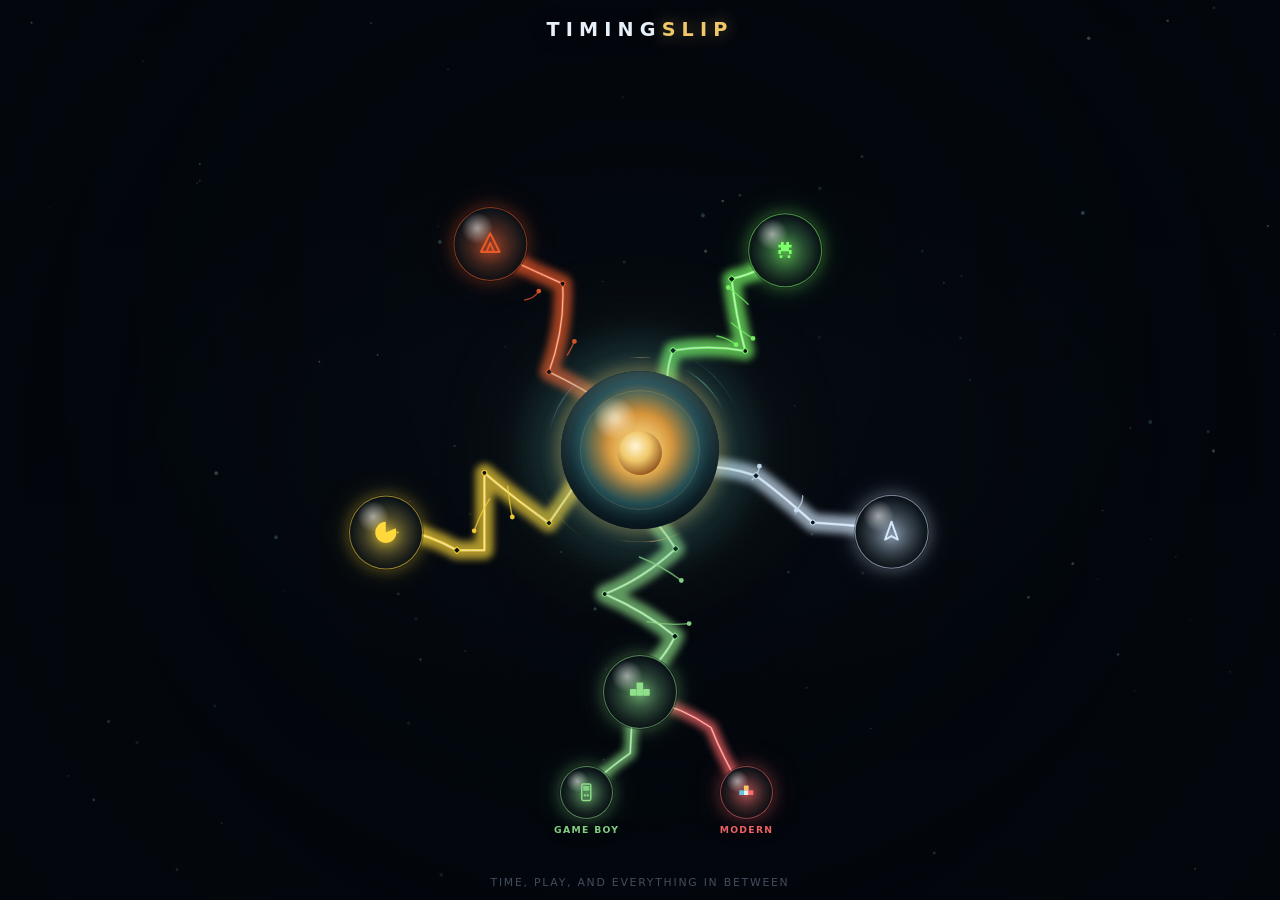
==== commit 624f97c0: "Remove Clock, Geochron, and Warp, and refresh the crawler blocks. Co-authored-by: Cursor <cursoragen" ====
--- a/index.html
+++ b/index.html
@@ -5,7 +5,7 @@
   <meta name="viewport" content="width=device-width, initial-scale=1, viewport-fit=cover" />
   <meta name="robots" content="noindex, nofollow, noarchive, nosnippet, noimageindex" />
   <meta name="googlebot" content="noindex, nofollow, noarchive, nosnippet, noimageindex" />
-  <meta name="description" content="TimingSlip — interactive clocks, games, and time-bending experiments." />
+  <meta name="description" content="TimingSlip — arcade games and time-bending experiments." />
   <meta name="theme-color" content="#03070d" />
   <title>TimingSlip</title>
   <link rel="icon" href="favicon.svg" type="image/svg+xml" />
@@ -374,10 +374,7 @@
 
     .sat--fork:hover,
     .sat--fork:focus-within,
-    body[data-focus="tetris"] .sat[data-id="tetris"],
-    body[data-focus="geochron"] .sat[data-id="geochron"],
-    body[data-focus="warp"] .sat[data-id="warp"],
-    body[data-focus="clock"] .sat[data-id="clock"] {
+    body[data-focus="tetris"] .sat[data-id="tetris"] {
       z-index: 7;
     }
 
@@ -410,21 +407,6 @@
     .sat-branch[data-fork="nes"] {
       left: calc(50% + var(--sat) * 1.08);
       top: calc(50% + var(--sat) * 1);
-    }
-
-    .sat[data-id="geochron"] > .sat-branch[data-fork="core"] {
-      left: calc(50% + var(--sat) * 0.58);
-      top: calc(50% - var(--sat) * 1.42);
-    }
-
-    .sat[data-id="warp"] > .sat-branch[data-fork="wcore"] {
-      left: calc(50% - var(--sat) * 1.06);
-      top: calc(50% - var(--sat) * 1.56);
-    }
-
-    .sat[data-id="clock"] > .sat-branch[data-fork="busy"] {
-      left: calc(50% + var(--sat) * 0.59);
-      top: calc(50% - var(--sat) * 1.31);
     }
 
     .sat-branch-label {
@@ -685,8 +667,7 @@
       }
       .sat[data-id="doom"],
       .sat[data-id="pacman"],
-      .sat[data-id="invaders"],
-      .sat[data-id="warp"] { --rm: 0.9; }
+      .sat[data-id="invaders"] { --rm: 0.9; }
       .sat-branch[data-fork="gb"] {
         left: calc(50% + var(--sat) * -1);
         top: calc(50% + var(--sat) * 0.92);
@@ -694,14 +675,6 @@
       .sat-branch[data-fork="nes"] {
         left: calc(50% + var(--sat) * 1);
         top: calc(50% + var(--sat) * 0.92);
-      }
-      .sat[data-id="geochron"] > .sat-branch[data-fork="core"] {
-        left: calc(50% + var(--sat) * 0.72);
-        top: calc(50% - var(--sat) * 1.22);
-      }
-      .sat[data-id="warp"] > .sat-branch[data-fork="wcore"] {
-        left: calc(50% - var(--sat) * 1.18);
-        top: calc(50% - var(--sat) * 1.98);
       }
       #readout { width: min(320px, calc(100vw - 28px)); }
       @keyframes orbit {
@@ -741,10 +714,6 @@
       .sat-branch[data-fork="nes"] {
         left: calc(50% + var(--sat) * 1.28);
         top: calc(50% + var(--sat) * 0.22);
-      }
-      .sat[data-id="geochron"] > .sat-branch[data-fork="core"] {
-        left: calc(50% + var(--sat) * 1.05);
-        top: calc(50% - var(--sat) * 0.08);
       }
       .sat-branch-label { display: none; }
     }
@@ -805,71 +774,8 @@
     </div>
 
     <nav class="constellation" aria-label="Site destinations">
-      <div class="sat sat--fork" data-id="clock"
-         style="--a:-10deg; --rm:1.02; --c:#f0c86a; --d:0.45s"
-         data-title="Clock" data-kind="World clock"
-         data-desc="Geochron-style world clock with a live day/night terminator. Cast-ready for TV."
-         aria-label="Clock">
-        <a class="sat-face" href="Clock.html" rel="nofollow"
-           aria-label="Clock — Geochron-style world clock">
-          <span class="orb">
-            <svg viewBox="0 0 24 24" fill="none" aria-hidden="true">
-              <circle cx="12" cy="12" r="8.2" stroke="currentColor" stroke-width="1.6"/>
-              <path d="M12 7.2v5.1l3.4 2" stroke="currentColor" stroke-width="1.6" stroke-linecap="round"/>
-            </svg>
-          </span>
-        </a>
-        <a class="sat-branch" data-fork="busy" href="busy.html" rel="nofollow"
-           style="--c:#5cffd0; --d:0.62s"
-           data-title="Busy" data-kind="Observatory"
-           data-desc="A desk of live slip instruments for a PC. The frame control fills the screen and holds the machine awake."
-           aria-label="Busy — observatory">
-          <span class="orb">
-            <svg viewBox="0 0 24 24" fill="none" aria-hidden="true">
-              <circle cx="12" cy="12" r="7.2" stroke="currentColor" stroke-width="1.35"/>
-              <circle cx="12" cy="12" r="3.1" stroke="currentColor" stroke-width="1.15"/>
-              <path d="M12 4.4v2.1M12 17.5v2.1M4.4 12h2.1M17.5 12h2.1" stroke="currentColor" stroke-width="1.25" stroke-linecap="round"/>
-              <path d="M12 12 16.6 9.2" stroke="currentColor" stroke-width="1.25" stroke-linecap="round"/>
-              <circle cx="12" cy="12" r="1.05" fill="currentColor"/>
-            </svg>
-          </span>
-          <span class="sat-branch-label">Busy</span>
-        </a>
-      </div>
-
-      <div class="sat sat--fork" data-id="geochron"
-         style="--a:40deg; --rm:1.07; --c:#5ec8e8; --d:0.56s"
-         data-title="Geochron" data-kind="Mobile clock"
-         data-desc="The same world clock, laid out for phones — day/night terminator in your pocket."
-         aria-label="Geochron">
-        <a class="sat-face" href="geochron-mobile.html" rel="nofollow"
-           aria-label="Geochron Mobile — world clock for phones">
-          <span class="orb">
-            <svg viewBox="0 0 24 24" fill="none" aria-hidden="true">
-              <circle cx="12" cy="12" r="8.2" stroke="currentColor" stroke-width="1.6"/>
-              <path d="M12 3.8a10 14 0 0 0 0 16.4A10 14 0 0 0 12 3.8Z" stroke="currentColor" stroke-width="1.3"/>
-              <path d="M4.2 12h15.6" stroke="currentColor" stroke-width="1.3"/>
-            </svg>
-          </span>
-        </a>
-        <a class="sat-branch" data-fork="core" href="core.html" rel="nofollow"
-           style="--c:#ffb15a; --d:0.74s"
-           data-title="Core" data-kind="Drive bay"
-           data-desc="Slip-core containment, live on the phone. Tap once to fill the screen and hold it awake. Tap again to release."
-           aria-label="Slip Core — drive bay">
-          <span class="orb">
-            <svg viewBox="0 0 24 24" fill="none" aria-hidden="true">
-              <ellipse cx="12" cy="12" rx="8" ry="3.1" stroke="currentColor" stroke-width="1.45"/>
-              <ellipse cx="12" cy="12" rx="3.1" ry="8" stroke="currentColor" stroke-width="1.45"/>
-              <circle cx="12" cy="12" r="1.45" fill="currentColor"/>
-            </svg>
-          </span>
-          <span class="sat-branch-label">Core</span>
-        </a>
-      </div>
-
       <a class="sat" data-id="invaders" href="Space%20Invaders.html" rel="nofollow"
-         style="--a:88deg; --rm:0.98; --c:#7dff6a; --d:0.67s"
+         style="--a:36deg; --rm:0.98; --c:#7dff6a; --d:0.67s"
          data-title="Invaders" data-kind="Arcade"
          data-desc="1978-style arcade recreation. Defend the planet, one shot at a time."
          aria-label="Space Invaders — play now">
@@ -881,7 +787,7 @@
       </a>
 
       <a class="sat" data-id="asteroids" href="asteroids/" rel="nofollow"
-         style="--a:138deg; --rm:1.05; --c:#d4e8ff; --d:0.78s"
+         style="--a:108deg; --rm:1.05; --c:#d4e8ff; --d:0.78s"
          data-title="Asteroids" data-kind="Arcade"
          data-desc="1979 Atari vector classic. Thrust, fire, and dodge the rocks."
          aria-label="Asteroids — play now">
@@ -893,7 +799,7 @@
       </a>
 
       <div class="sat sat--fork" data-id="tetris" tabindex="0" role="group"
-         style="--a:188deg; --rm:0.96; --c:#8ee08a; --d:0.89s"
+         style="--a:180deg; --rm:0.96; --c:#8ee08a; --d:0.89s"
          data-title="Tetris"
          aria-label="Tetris">
         <span class="orb">
@@ -937,7 +843,7 @@
       </div>
 
       <a class="sat" data-id="pacman" href="pacman/" rel="nofollow"
-         style="--a:234deg; --rm:1.06; --c:#ffd93b; --d:1s"
+         style="--a:252deg; --rm:1.06; --c:#ffd93b; --d:1s"
          data-title="Pac-Man" data-kind="Arcade"
          data-desc="1980 Namco classic. Eat dots, dodge ghosts, and chase the high score."
          aria-label="Pac-Man — play now">
@@ -951,7 +857,7 @@
       </a>
 
       <a class="sat" data-id="doom" href="doom/" rel="nofollow"
-         style="--a:292deg; --rm:1.01; --c:#e85a2a; --d:1.11s"
+         style="--a:324deg; --rm:1.01; --c:#e85a2a; --d:1.11s"
          data-title="DOOM" data-kind="Shareware"
          data-desc="1993 shareware classic in the browser. 35 Hz software render — no install."
          aria-label="DOOM — play now">
@@ -962,36 +868,6 @@
           </svg>
         </span>
       </a>
-
-      <div class="sat sat--fork" data-id="warp"
-         style="--a:323deg; --rm:1.08; --c:#9ecbff; --d:1.22s"
-         data-title="Warp" data-kind="Cabin"
-         data-desc="Starship quarters. Warp, drop out, and orbit the solar system from the viewport."
-         aria-label="Warp">
-        <a class="sat-face" href="warp/" rel="nofollow"
-           aria-label="Warp — starship quarters">
-          <span class="orb">
-            <svg viewBox="0 0 24 24" fill="none" aria-hidden="true">
-              <rect x="4" y="6.2" width="16" height="11.6" rx="1.4" stroke="currentColor" stroke-width="1.5"/>
-              <path d="M7 10.2h5.5M8.2 13h9M9.5 15.6h6" stroke="currentColor" stroke-width="1.4" stroke-linecap="round"/>
-            </svg>
-          </span>
-        </a>
-        <a class="sat-branch" data-fork="wcore" href="warpcore.html" rel="nofollow"
-           style="--c:#c9a6ff; --d:1.38s"
-           data-title="Warp Core" data-kind="Engineering"
-           data-desc="Intermix board for a desk. Click once to fill the screen and hold the machine awake. Click again to release."
-           aria-label="Warp Core — engineering">
-          <span class="orb">
-            <svg viewBox="0 0 24 24" fill="none" aria-hidden="true">
-              <rect x="8.2" y="3.2" width="7.6" height="17.6" rx="3.8" stroke="currentColor" stroke-width="1.45"/>
-              <path d="M8.2 8.2h7.6M8.2 12h7.6M8.2 15.8h7.6" stroke="currentColor" stroke-width="1.25"/>
-              <circle cx="12" cy="12" r="1.35" fill="currentColor"/>
-            </svg>
-          </span>
-          <span class="sat-branch-label">Warp Core</span>
-        </a>
-      </div>
     </nav>
   </main>
 
@@ -1007,18 +883,12 @@
     <div class="noscript">
       <p>TimingSlip</p>
       <ul>
-        <li><a href="Clock.html" rel="nofollow">Clock</a></li>
-        <li><a href="busy.html" rel="nofollow">Busy</a></li>
-        <li><a href="geochron-mobile.html" rel="nofollow">Geochron Mobile</a></li>
-        <li><a href="core.html" rel="nofollow">Slip Core</a></li>
         <li><a href="Space%20Invaders.html" rel="nofollow">Space Invaders</a></li>
         <li><a href="asteroids/" rel="nofollow">Asteroids</a></li>
         <li><a href="tetris/" rel="nofollow">Tetris (Game Boy)</a></li>
         <li><a href="nestetris/" rel="nofollow">Tetris</a></li>
         <li><a href="pacman/" rel="nofollow">Pac-Man</a></li>
         <li><a href="doom/" rel="nofollow">DOOM</a></li>
-        <li><a href="warp/" rel="nofollow">Warp</a></li>
-        <li><a href="warpcore.html" rel="nofollow">Warp Core</a></li>
         <li><a href="living.html" rel="nofollow">Enter</a></li>
       </ul>
     </div>
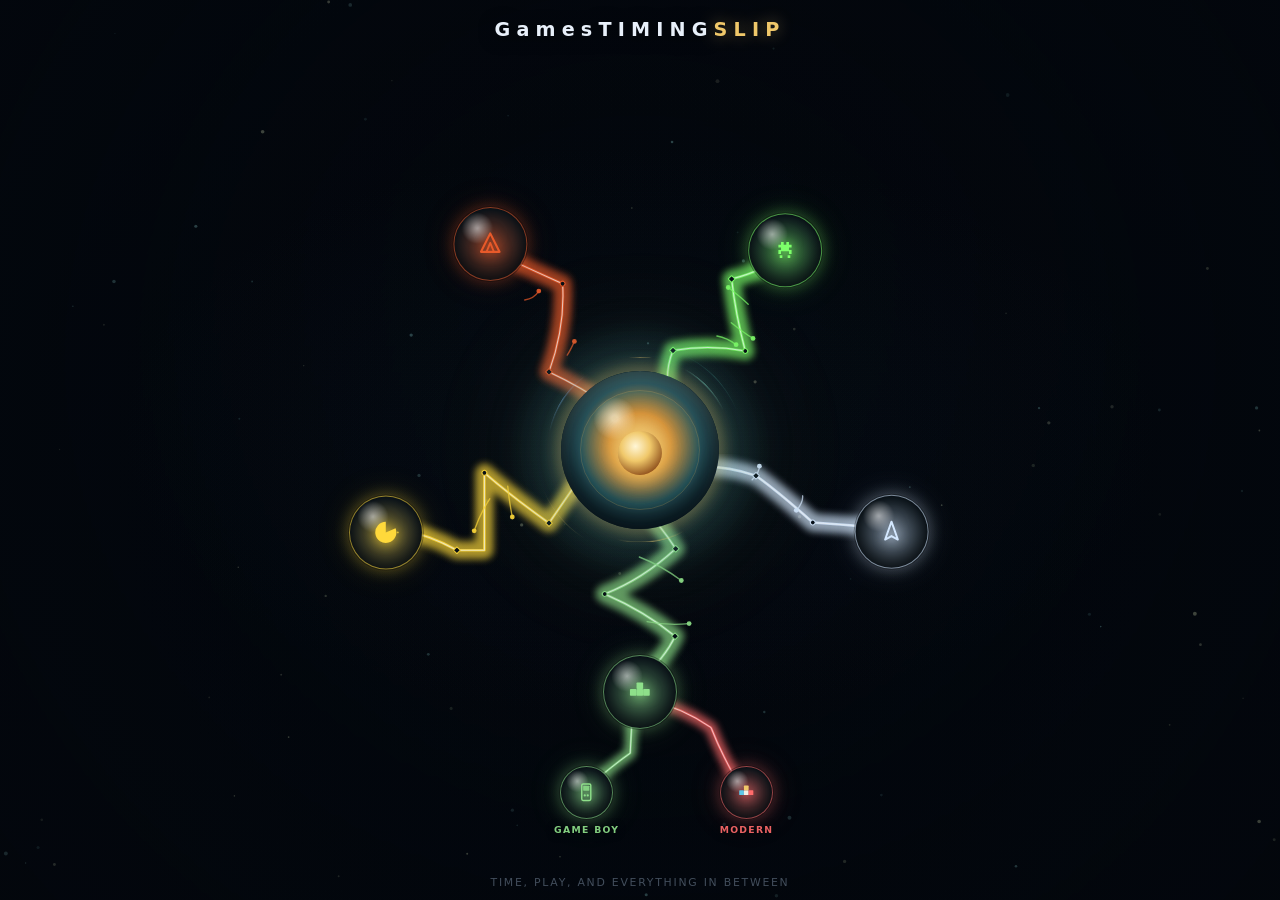
==== commit 7743839a: "Rename the hub title to GamesTIMINGSLIP. Co-authored-by: Cursor <cursoragent@cursor.com>" ====
--- a/index.html
+++ b/index.html
@@ -7,7 +7,7 @@
   <meta name="googlebot" content="noindex, nofollow, noarchive, nosnippet, noimageindex" />
   <meta name="description" content="TimingSlip — arcade games and time-bending experiments." />
   <meta name="theme-color" content="#03070d" />
-  <title>TimingSlip</title>
+  <title>GamesTIMINGSLIP</title>
   <link rel="icon" href="favicon.svg" type="image/svg+xml" />
   <link rel="icon" href="favicon-32.png" type="image/png" sizes="32x32" />
   <link rel="shortcut icon" href="favicon.ico" />
@@ -273,7 +273,6 @@
       font-size: clamp(0.86rem, 2.1vw, 1.2rem);
       font-weight: 700;
       letter-spacing: 0.32em;
-      text-transform: uppercase;
       text-shadow: 0 2px 16px rgba(0, 0, 0, 0.7);
     }
 
@@ -756,7 +755,7 @@
 
   <main class="stage" id="stage">
     <header class="brand">
-      <h1>Timing<span>Slip</span></h1>
+      <h1>GamesTIMING<span>SLIP</span></h1>
     </header>
 
     <div class="hub">
